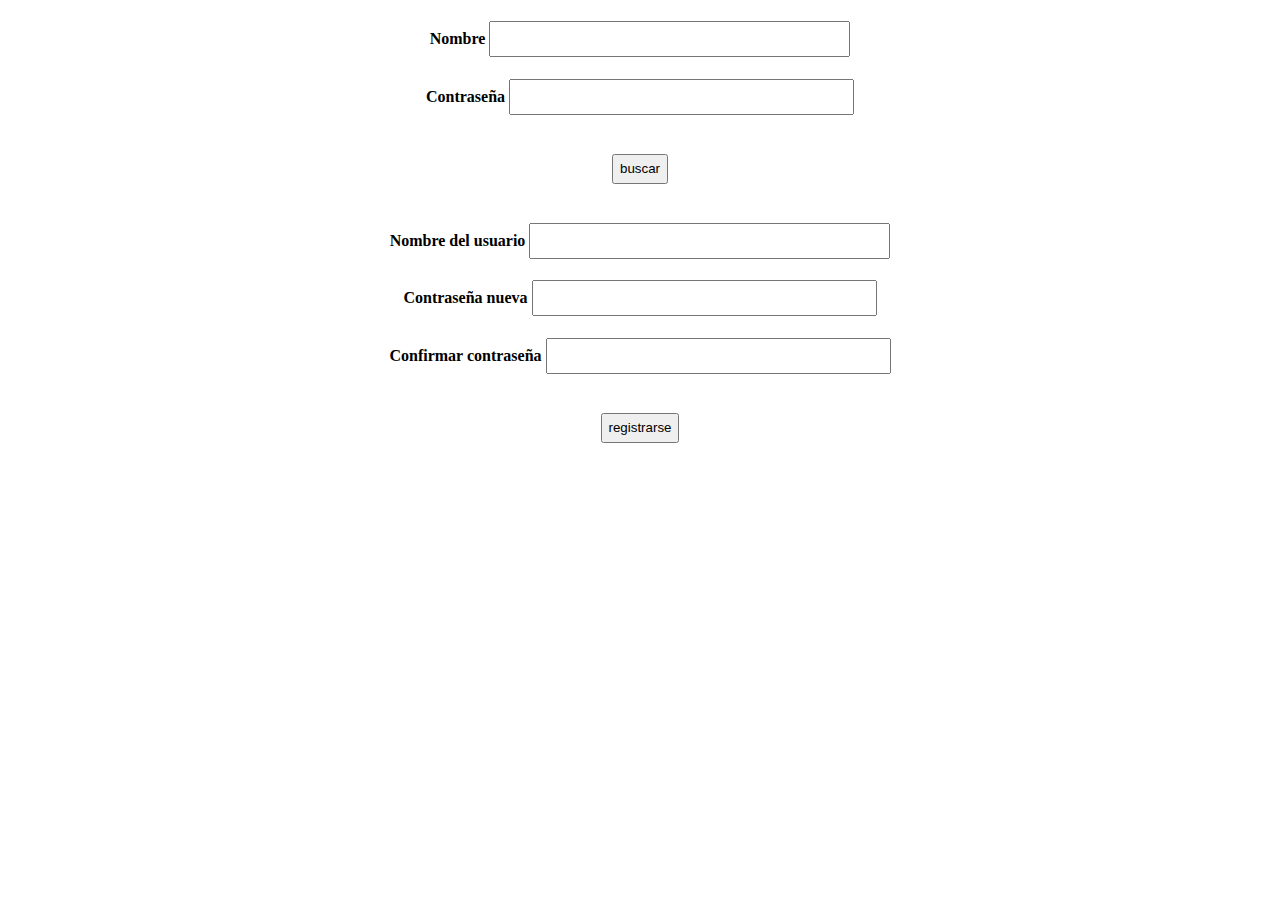
==== index.html @ f72302a0 "Base" ====
<!DOCTYPE html>
<html>
<head>
 	<!-- La cabecera del html-->
	<meta charset="utf-8"> 	
	<title>Banco </title>
	<!-- El css-->
	<link rel="stylesheet" type="text/css" href="index.css">
</head>
<body>
<center>
	<!-- El formulario para mandar la validacion de datos -->
	<form method=POST action="./buscar.pl">
			<h4> Nombre 
			<input type=text name=nombre size=42 maxlength=45 value="" style="height: 30px;" required></h4> 
			<h4> Contraseña 
			<input type=password name=contra size=40 maxlength=40 value="" style="height: 30px;" required></h4> 
			<br>
			<input type=submit value="buscar" style="height: 30px;"><br><br>
	</form>
	<!-- Aqui termina  validacion de datos-->
	<!-- El formulario para registrarse -->
	<form method=POST action="./crear.pl">
			<h4> Nombre del usuario
			<input type=text name=nombre size=42 maxlength=45 value="" style="height: 30px;" required></h4> 
			<h4> Contraseña nueva
			<input type=password name=contra size=40 maxlength=40 value="" style="height: 30px;" required></h4>
			<h4> Confirmar contraseña 
			<input type=password name=contra2 size=40 maxlength=40 value="" style="height: 30px;" required></h4> 			
			<br>
			<input type=submit value="registrarse" style="height: 30px;"><br><br>
	</form>
</center>	
</body>
</html>
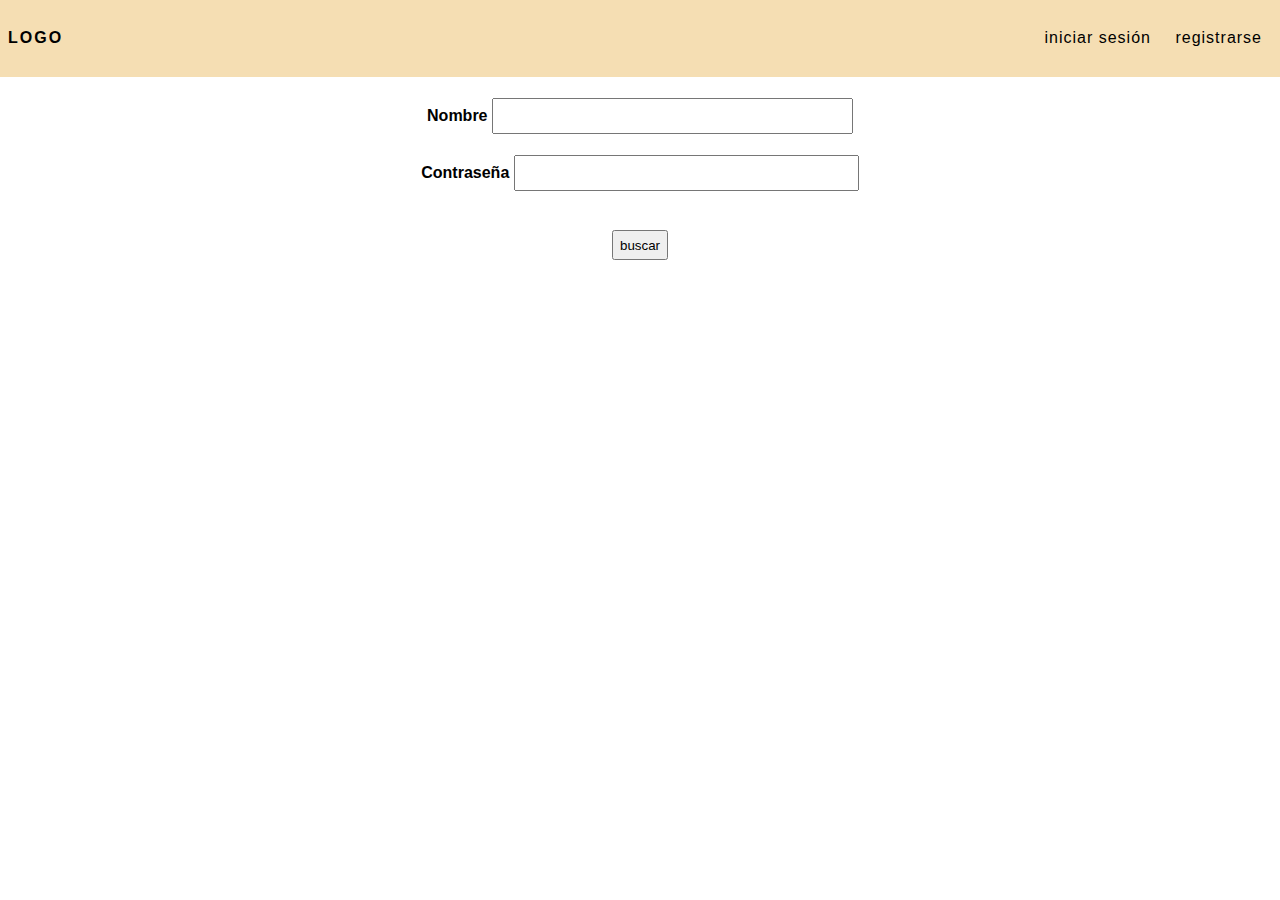
==== commit dee8c1a1: "estilizacion #1" ====
--- a/index.html
+++ b/index.html
@@ -1,35 +1,52 @@
 <!DOCTYPE html>
 <html>
-<head>
- 	<!-- La cabecera del html-->
-	<meta charset="utf-8"> 	
-	<title>Banco </title>
-	<!-- El css-->
-	<link rel="stylesheet" type="text/css" href="index.css">
-</head>
-<body>
-<center>
-	<!-- El formulario para mandar la validacion de datos -->
-	<form method=POST action="./buscar.pl">
-			<h4> Nombre 
-			<input type=text name=nombre size=42 maxlength=45 value="" style="height: 30px;" required></h4> 
-			<h4> Contraseña 
-			<input type=password name=contra size=40 maxlength=40 value="" style="height: 30px;" required></h4> 
-			<br>
-			<input type=submit value="buscar" style="height: 30px;"><br><br>
-	</form>
-	<!-- Aqui termina  validacion de datos-->
-	<!-- El formulario para registrarse -->
-	<form method=POST action="./crear.pl">
-			<h4> Nombre del usuario
-			<input type=text name=nombre size=42 maxlength=45 value="" style="height: 30px;" required></h4> 
-			<h4> Contraseña nueva
-			<input type=password name=contra size=40 maxlength=40 value="" style="height: 30px;" required></h4>
-			<h4> Confirmar contraseña 
-			<input type=password name=contra2 size=40 maxlength=40 value="" style="height: 30px;" required></h4> 			
-			<br>
-			<input type=submit value="registrarse" style="height: 30px;"><br><br>
-	</form>
-</center>	
-</body>
-</html>+  <head>
+    <!-- La cabecera del html-->
+    <meta charset="utf-8" />
+    <title>Banco</title>
+    <!-- El css-->
+    <link rel="stylesheet" type="text/css" href="index.css" />
+  </head>
+  <body>
+    <header class="barra_navegacion">
+		<div class="logo"><h4>LOGO</h4></div>
+      <nav>
+        <a href="index.html">iniciar sesión</a>
+        <a href="registrarse.html">registrarse</a>
+      </nav>
+	</header>
+    <center>
+      <!-- El formulario para mandar la validacion de datos -->
+      <form method="POST" action="./buscar.pl">
+        <h4>
+          Nombre
+          <input
+            type="text"
+            name="nombre"
+            size="42"
+            maxlength="45"
+            value=""
+            style="height: 30px"
+            required
+          />
+        </h4>
+        <h4>
+          Contraseña
+          <input
+            type="password"
+            name="contra"
+            size="40"
+            maxlength="40"
+            value=""
+            style="height: 30px"
+            required
+          />
+        </h4>
+        <br />
+        <input type="submit" value="buscar" style="height: 30px" /><br /><br />
+      </form>
+      <!-- Aqui termina  validacion de datos-->
+      </form>
+    </center>
+  </body>
+</html>
--- a/index.css
+++ b/index.css
@@ -0,0 +1,46 @@
+* {
+    scroll-behavior: smooth;
+}
+
+body {
+    font-family: 'Montserrat', sans-serif;
+    margin: 0px;
+    background: white;
+}
+
+.barra_navegacion {
+    display: flex;
+    align-items: center;
+    justify-content: space-between;  
+    background: wheat;
+    padding: 0.5em;
+}
+
+a {
+    text-decoration: none;
+    color: black;
+    padding: 0.2em;
+}
+
+
+nav a {
+    padding: 10px;
+    transition: all .35s;
+    letter-spacing: 1px;
+}
+
+nav a:hover {
+    color: rgba(0, 0, 0, 0.293);
+}
+ 
+.logo {
+    transition: all .35s;
+    letter-spacing: 2px;
+    cursor: pointer;
+}
+
+.logo:hover {
+    color: rgba(0, 0, 0, 0.293);
+}
+
+
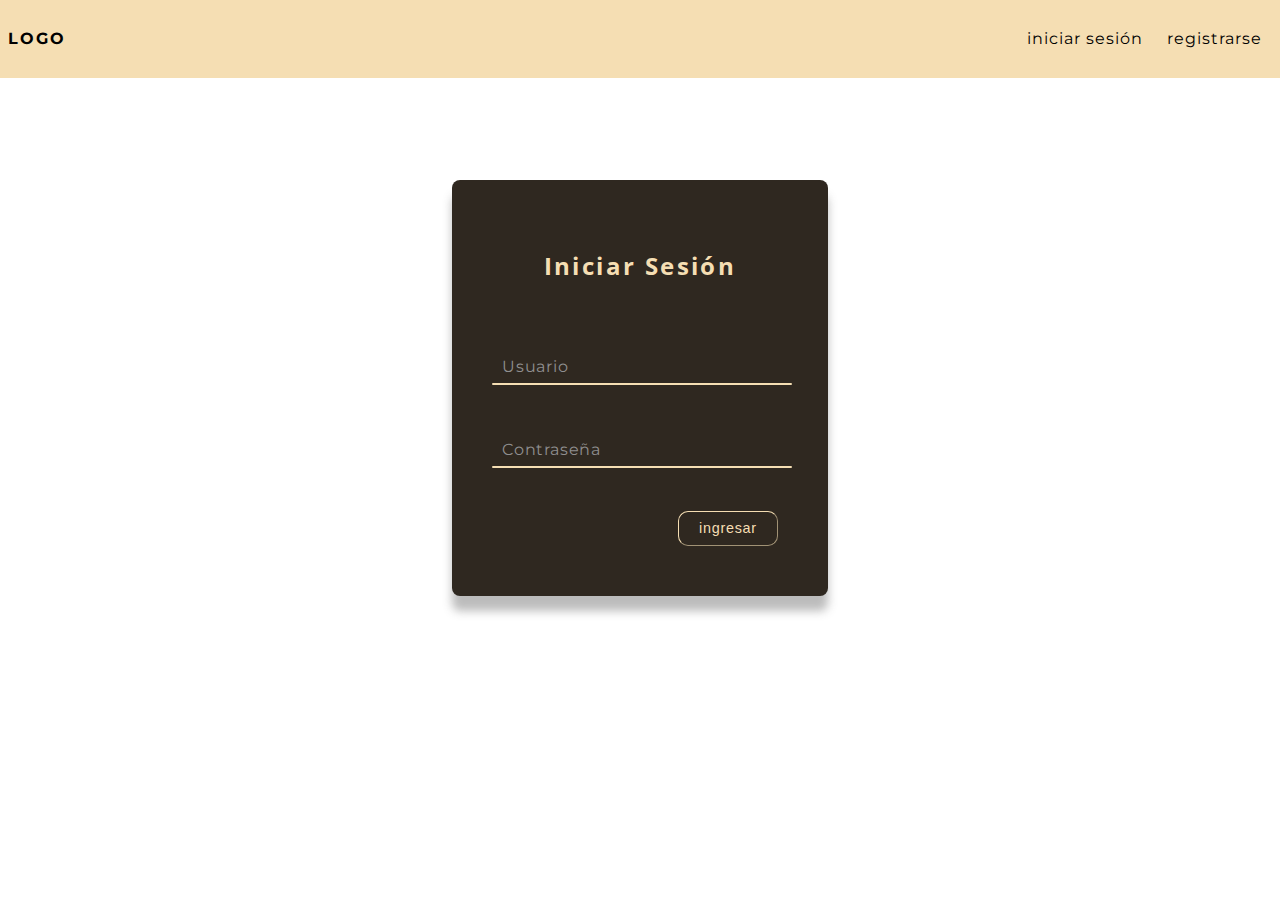
==== commit 07cdb16d: "estilizacion index.html" ====
--- a/index.html
+++ b/index.html
@@ -6,6 +6,7 @@
     <title>Banco</title>
     <!-- El css-->
     <link rel="stylesheet" type="text/css" href="index.css" />
+	<link rel="preconnect" href="https://fonts.googleapis.com"><link rel="preconnect" href="https://fonts.gstatic.com" crossorigin><link href="https://fonts.googleapis.com/css2?family=Montserrat:wght@300&family=Open+Sans:wght@300&display=swap" rel="stylesheet">
   </head>
   <body>
     <header class="barra_navegacion">
@@ -16,37 +17,26 @@
       </nav>
 	</header>
     <center>
-      <!-- El formulario para mandar la validacion de datos -->
-      <form method="POST" action="./buscar.pl">
-        <h4>
-          Nombre
-          <input
-            type="text"
-            name="nombre"
-            size="42"
-            maxlength="45"
-            value=""
-            style="height: 30px"
-            required
-          />
-        </h4>
-        <h4>
-          Contraseña
-          <input
-            type="password"
-            name="contra"
-            size="40"
-            maxlength="40"
-            value=""
-            style="height: 30px"
-            required
-          />
-        </h4>
-        <br />
-        <input type="submit" value="buscar" style="height: 30px" /><br /><br />
-      </form>
-      <!-- Aqui termina  validacion de datos-->
-      </form>
+      <div class="caja">
+		<!-- El formulario para mandar la validacion de datos -->
+		<div class="contenedor">
+			<h2>Iniciar Sesión</h2>
+			<form method="POST" action="./buscar.pl">
+				<div class="input_box">
+					<input type="text" autocomplete="off" name="nombre"required/>
+					<span>Usuario</span>
+					<i></i>
+				</div>
+				<div class="input_box">
+					<input type="password" name="contra" required/>
+					<span>Contraseña</span>
+					<i></i>
+				</div>
+				<input type="submit" value="ingresar"/>  
+			  <!-- Aqui termina  validacion de datos-->
+			</form>	
+		</div>
+	  </div>
     </center>
   </body>
 </html>
--- a/index.css
+++ b/index.css
@@ -44,3 +44,97 @@
 }
 
 
+.contenedor {
+    background: rgb(47, 40, 32);
+    position: absolute;
+    inset: 2px;
+    border-radius: 8px;
+    padding: 50px 40px;
+    display: flex;
+    flex-direction: column;
+    box-shadow: 0px 15px 10px rgba(70, 70, 70, 0.359);
+}
+
+.caja {
+    position: relative;
+    width: 380px;
+    height: 420px;
+    background: rgba(255, 255, 255, 0.292);
+    top: 100px;
+
+}
+
+.contenedor h2 {
+    color: wheat;
+    text-align: center;
+    letter-spacing: 0.1em;
+    font-family: 'Open Sans', sans-serif;
+}
+
+.input_box {
+    position: relative;
+    width: 300px;
+    margin-top: 35px;
+}
+.input_box input {
+    position: relative;
+    width: 100%;
+    padding: 20px 10px 10px;
+    background: transparent;
+    border: none;
+    outline: none;
+    font-size: 1em;
+    letter-spacing: 0.05em;
+
+}
+.input_box span {
+    position: absolute;
+    left: 0;
+    top: 0;
+    padding: 20px 10px 10px;
+    font-size: 1em;
+    color: #8f8f8f;
+    pointer-events: none;
+    letter-spacing: 0.05em;
+    transition: 0.5s;
+}
+
+.input_box input:valid ~ span, 
+.input_box input:focus ~ span {
+    color: wheat;
+    transform: translatey(-40px);
+}
+
+input[type="submit"] {
+    position: absolute;
+    right: 50px;;
+    bottom: 50px;
+    background: transparent;
+    border-radius: 10px;
+    width: 100px;
+    height: 35px;
+    color: wheat;
+    border-width: 1px;
+    border-color: wheat;
+    cursor: pointer;
+    transition: 0.5s ease;
+    font-size: 0.9em;
+    letter-spacing: 0.05em;
+}
+
+input[type="submit"]:hover {
+    transform: translateY(-5px);
+    
+}
+
+.input_box i {
+    position: absolute;
+    left:0;
+    bottom: 0;
+    width: 100%;
+    height: 2px;
+    background: wheat;
+    border-radius: 4px;
+    transition: 0.5s;
+    pointer-events: none;
+}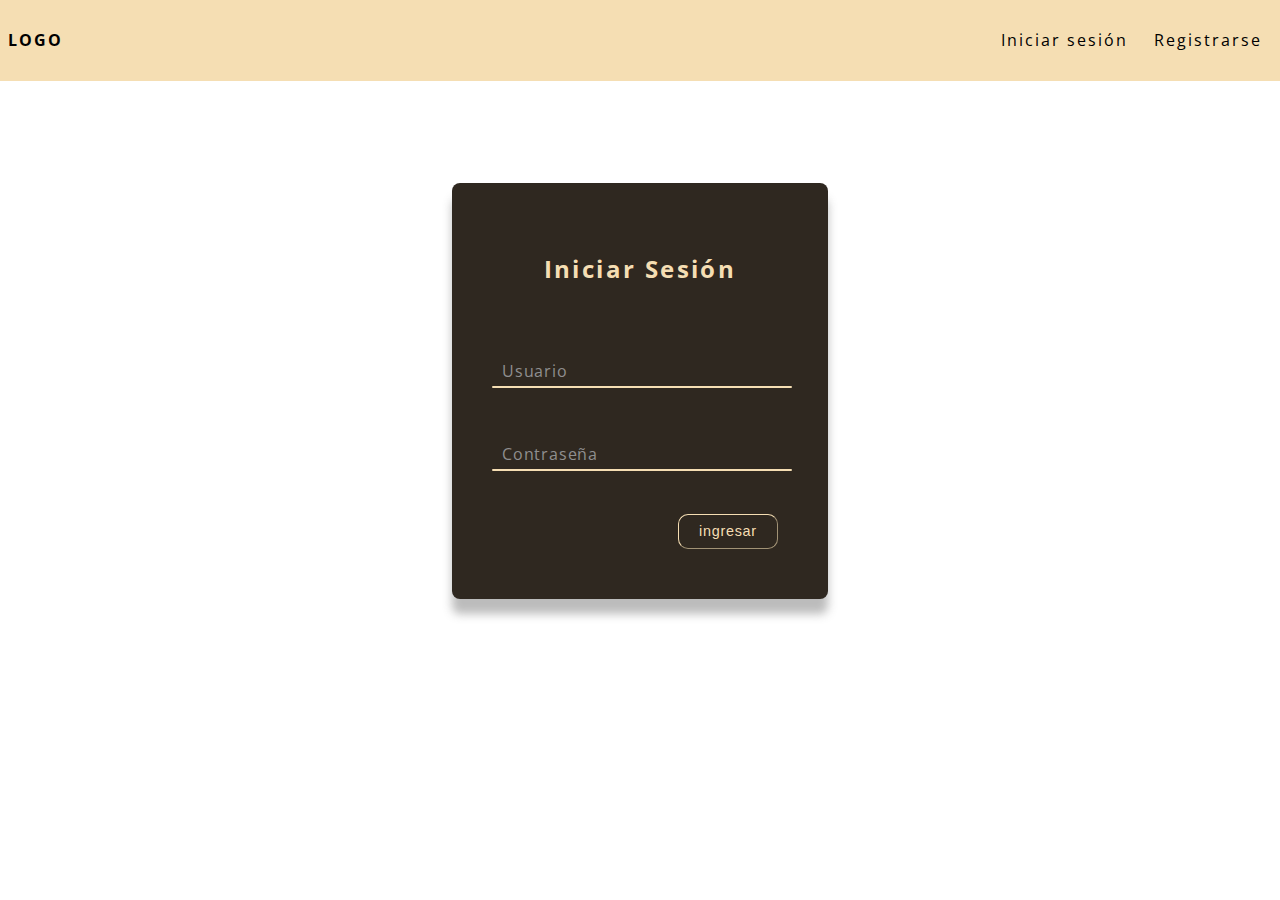
==== commit afa96a79: "actualizacion diseño de registro Dan-Ar5" ====
--- a/index.html
+++ b/index.html
@@ -11,10 +11,10 @@
   <body>
     <header class="barra_navegacion">
 		<div class="logo"><h4>LOGO</h4></div>
-      <nav>
-        <a href="index.html">iniciar sesión</a>
-        <a href="registrarse.html">registrarse</a>
-      </nav>
+		<nav >
+			<a class="logo" href="index.html"> Iniciar sesión </a>
+			<a class="logo" href="registrarse.html"> Registrarse </a>
+		  </nav>
 	</header>
     <center>
       <div class="caja">
--- a/index.css
+++ b/index.css
@@ -3,7 +3,7 @@
 }
 
 body {
-    font-family: 'Montserrat', sans-serif;
+    font-family: 'Open Sans', sans-serif;
     margin: 0px;
     background: white;
 }
@@ -53,6 +53,7 @@
     display: flex;
     flex-direction: column;
     box-shadow: 0px 15px 10px rgba(70, 70, 70, 0.359);
+    transition: 0.5 ease; 
 }
 
 .caja {
@@ -61,14 +62,13 @@
     height: 420px;
     background: rgba(255, 255, 255, 0.292);
     top: 100px;
-
+    transition: 0.5 ease; 
 }
 
 .contenedor h2 {
     color: wheat;
     text-align: center;
     letter-spacing: 0.1em;
-    font-family: 'Open Sans', sans-serif;
 }
 
 .input_box {
@@ -85,7 +85,7 @@
     outline: none;
     font-size: 1em;
     letter-spacing: 0.05em;
-
+    color: #8f8f8f;
 }
 .input_box span {
     position: absolute;
@@ -102,7 +102,7 @@
 .input_box input:valid ~ span, 
 .input_box input:focus ~ span {
     color: wheat;
-    transform: translatey(-40px);
+    transform: translatey(-30px);
 }
 
 input[type="submit"] {
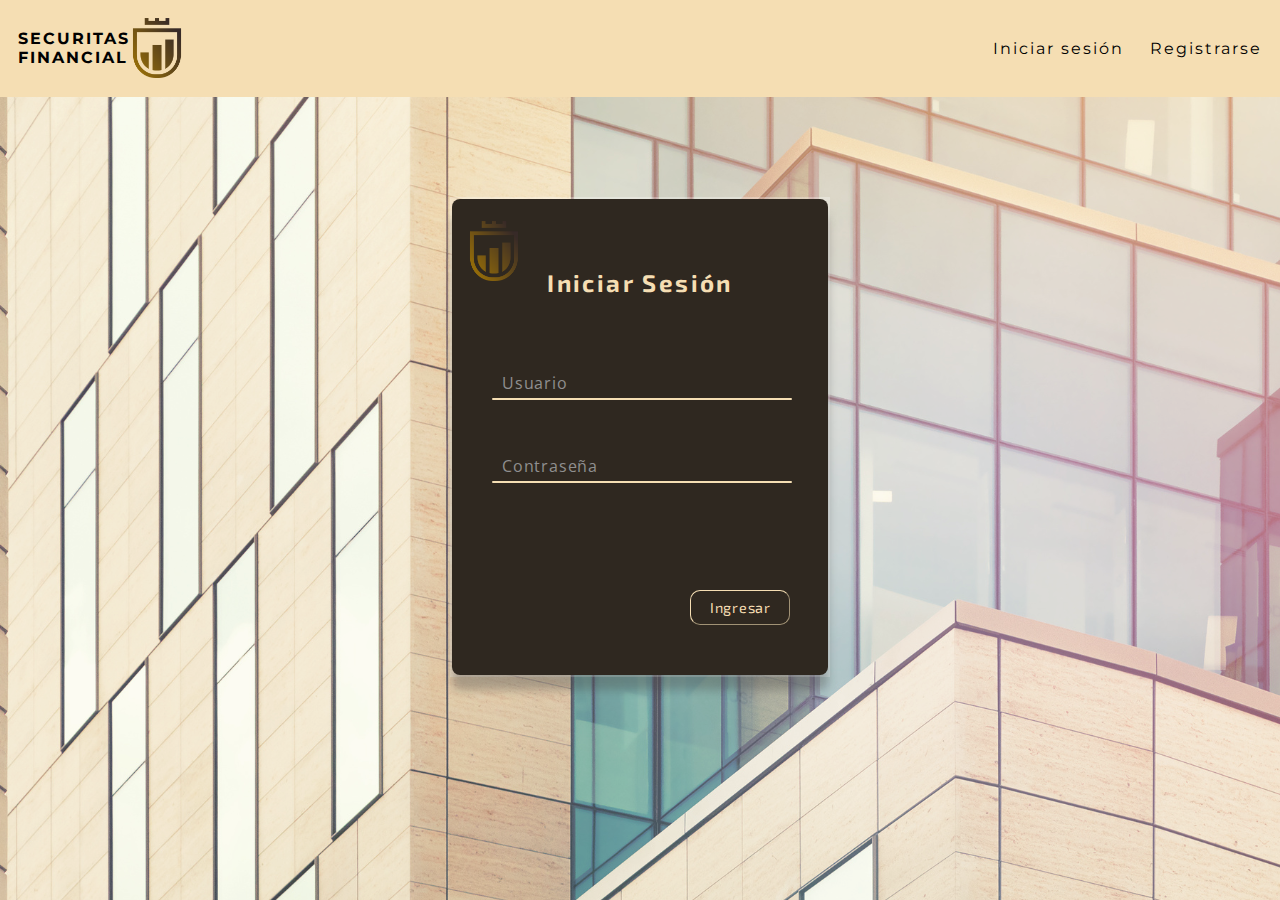
==== commit 73f6febc: "Creacion de style.css - diseño responsive" ====
--- a/index.html
+++ b/index.html
@@ -5,21 +5,24 @@
     <meta charset="utf-8" />
     <title>Banco</title>
     <!-- El css-->
-    <link rel="stylesheet" type="text/css" href="index.css" />
+    <link rel="stylesheet" type="text/css" href="style.css" />
 	<link rel="preconnect" href="https://fonts.googleapis.com"><link rel="preconnect" href="https://fonts.gstatic.com" crossorigin><link href="https://fonts.googleapis.com/css2?family=Montserrat:wght@300&family=Open+Sans:wght@300&display=swap" rel="stylesheet">
+	<link href="https://fonts.googleapis.com/css2?family=Exo+2:wght@100&display=swap" rel="stylesheet">
   </head>
   <body>
     <header class="barra_navegacion">
-		<div class="logo"><h4>LOGO</h4></div>
+		<div class="logo"><h4>SECURITAS <br>FINANCIAL</h4></div>
+		<img src="./imagenes/logo.png" alt="logo">
 		<nav >
 			<a class="logo" href="index.html"> Iniciar sesión </a>
 			<a class="logo" href="registrarse.html"> Registrarse </a>
 		  </nav>
 	</header>
     <center>
-      <div class="caja">
+      <div class="caja" id="inicio_sesion">
 		<!-- El formulario para mandar la validacion de datos -->
 		<div class="contenedor">
+			<img id="logo" src="./imagenes/logo.png" alt="logo">
 			<h2>Iniciar Sesión</h2>
 			<form method="POST" action="./buscar.pl">
 				<div class="input_box">
@@ -32,7 +35,7 @@
 					<span>Contraseña</span>
 					<i></i>
 				</div>
-				<input type="submit" value="ingresar"/>  
+				<input type="submit" value="Ingresar" id="ingresar"/>  
 			  <!-- Aqui termina  validacion de datos-->
 			</form>	
 		</div>
--- a/style.css
+++ b/style.css
@@ -0,0 +1,187 @@
+* {
+    scroll-behavior: smooth;
+}
+
+body {
+    font-family: 'Open Sans', sans-serif;
+    margin: 0px;
+    background-image: url(./imagenes/fondo.png);
+}
+
+.barra_navegacion {
+    display: flex;
+    align-items: center;
+    justify-content: space-between;  
+    background: wheat;
+    padding: 0.5em;
+}
+
+.barra_navegacion img {
+    height: 4em;
+    position: absolute;
+    left: 125px;
+}
+
+a {
+    text-decoration: none;
+    color: black;
+    padding: 0.2em;
+}
+
+
+nav a {
+    padding: 10px;
+    transition: all .35s;
+    letter-spacing: 1px;
+}
+
+nav a:hover {
+    color: rgba(0, 0, 0, 0.293);
+}
+ 
+.logo  {
+    transition: all .35s;
+    letter-spacing: 2px;
+    cursor: pointer;
+    position: relative;
+    padding-left: 10px ;
+    font-family: 'Montserrat',sans-serif;
+}
+
+.logo:hover {
+    color: rgba(0, 0, 0, 0.293);
+}
+
+
+.contenedor {
+    background: rgb(47, 40, 32);
+    position: absolute;
+    inset: 2px;
+    border-radius: 8px;
+    padding: 50px 40px;
+    display: flex;
+    flex-direction: column;
+    box-shadow: 0px 15px 10px rgba(70, 70, 70, 0.359);
+    transition: 0.5 ease; 
+}
+
+.caja {
+    position: relative;
+    width: 380px;
+    height: 480px;
+    background: rgba(255, 255, 255, 0.292);
+    top: 100px;
+    transition: 0.5 ease; 
+}
+
+.contenedor h2 {
+    color: wheat;
+    text-align: center;
+    letter-spacing: 0.1em;
+    font-family: 'Exo 2', sans-serif;
+}
+
+#logo {
+    position: absolute;
+    width: 4em;
+    left: 10px;
+    top: 20px;
+}
+
+.input_box {
+    position: relative;
+    width: 300px;
+    margin-top: 35px;
+}
+.input_box input {
+    position: relative;
+    width: 100%;
+    padding: 20px 10px 10px;
+    background: transparent;
+    border: none;
+    outline: none;
+    font-size: 1em;
+    letter-spacing: 0.05em;
+    color: #8f8f8f;
+}
+
+.input_box span {
+    position: absolute;
+    left: 0;
+    top: 0;
+    padding: 20px 10px 10px;
+    font-size: 1em;
+    color: #8f8f8f;
+    pointer-events: none;
+    letter-spacing: 0.05em;
+    transition: 0.5s;
+}
+
+.input_box input:valid ~ span, 
+.input_box input:focus ~ span {
+    color: wheat;
+    transform: translatey(-30px);
+}
+/*botones submit*/
+ #ingresar{
+    position: absolute;
+    right: 10%;
+    bottom: 50px;
+    background: transparent;
+    border-radius: 10px;
+    width: 100px;
+    height: 35px;
+    color: wheat;
+    border-width: 1px;
+    border-color: wheat;
+    cursor: pointer;
+    transition: 0.5s ease;
+    font-size: 0.9em;
+    letter-spacing: 0.05em;
+    font-family: 'Exo 2', sans-serif;
+
+}
+
+#registrarse{
+    position: absolute;
+    right: 10%;
+    bottom: 50px;
+    background: transparent;
+    border-radius: 10px;
+    width: 100px;
+    height: 35px;
+    color: wheat;
+    border-width: 1px;
+    border-color: wheat;
+    cursor: pointer;
+    transition: 0.5s ease;
+    font-size: 0.9em;
+    letter-spacing: 0.05em;
+    font-family: 'Exo 2', sans-serif;
+
+}
+
+input[type="submit"]:hover {
+    transform: translateY(-5px);
+    
+}
+/*--------------------------------*/
+.input_box i {
+    position: absolute;
+    left:0;
+    bottom: 0;
+    width: 100%;
+    height: 2px;
+    background: wheat;
+    border-radius: 4px;
+    transition: 0.5s;
+    pointer-events: none;
+}
+
+/*Responsive*/
+
+@media (max-width: 700px) {
+    header{
+        flex-direction: column;
+    }
+}
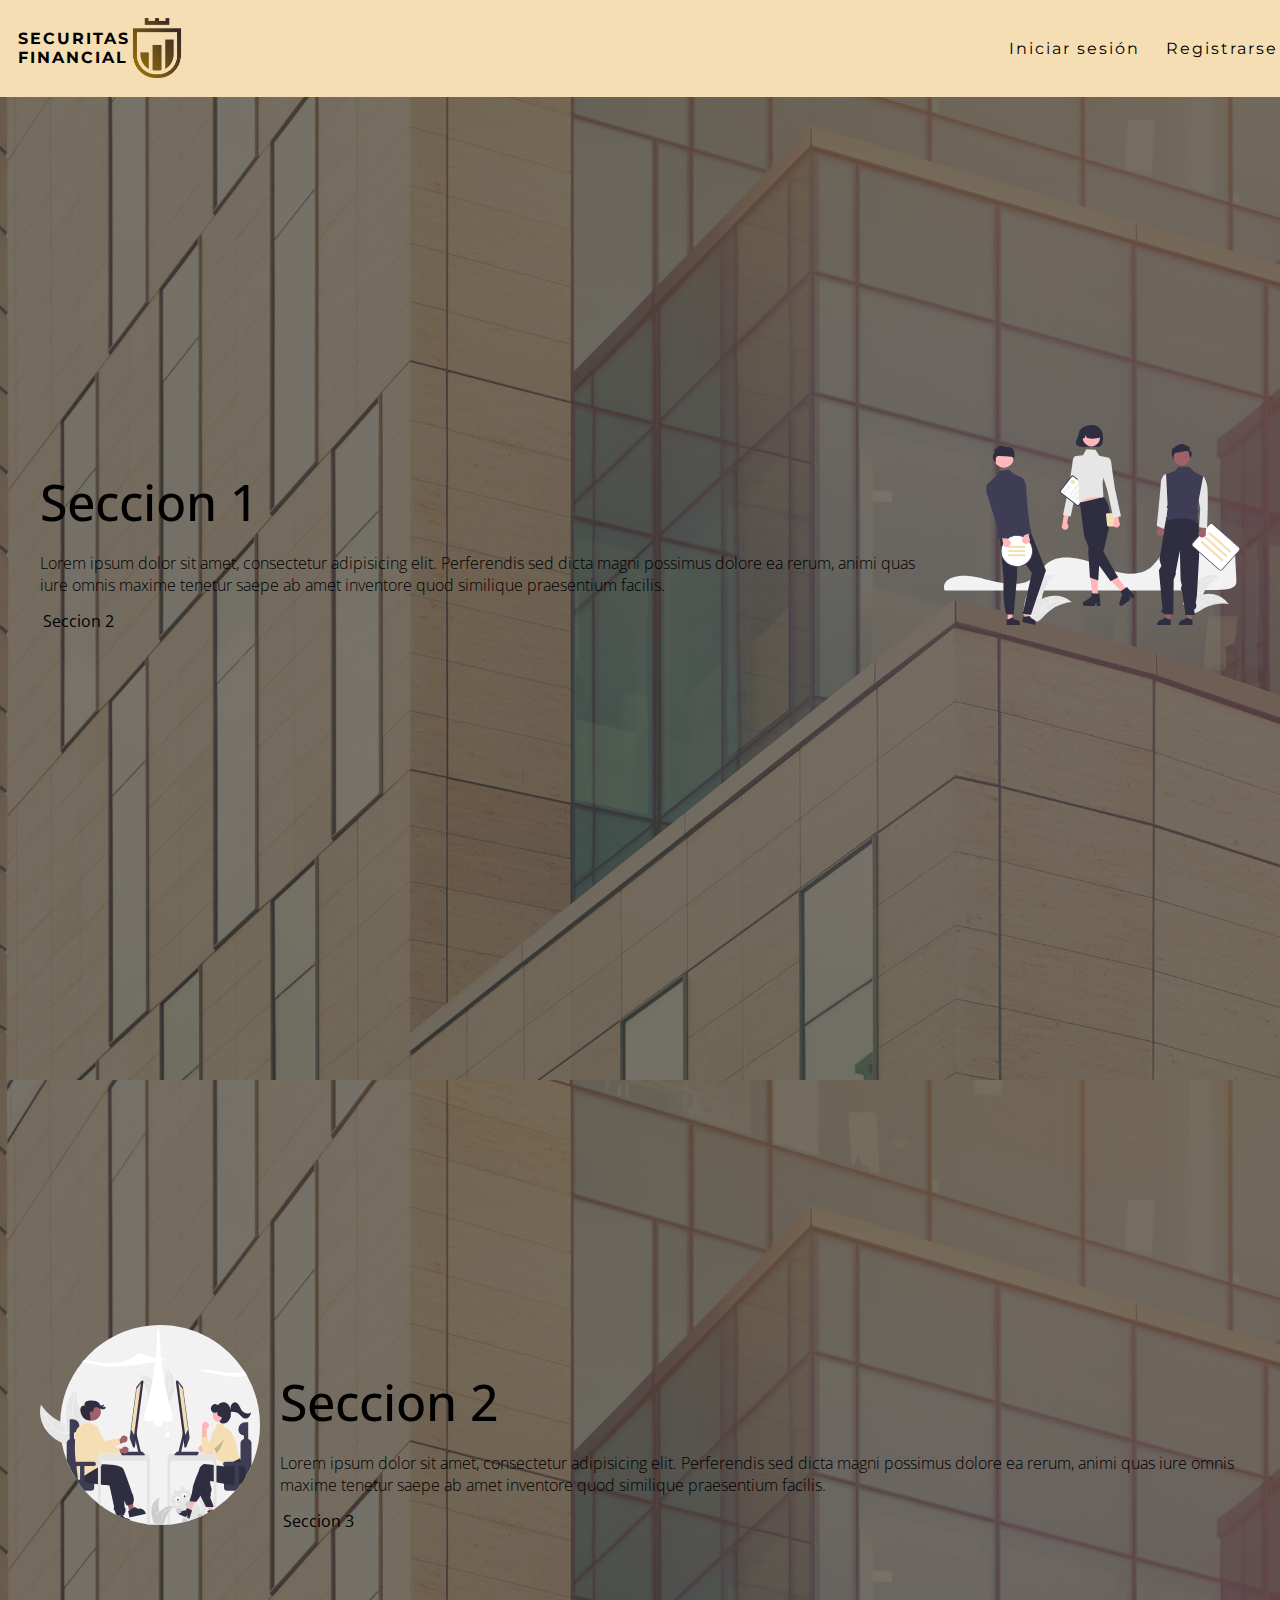
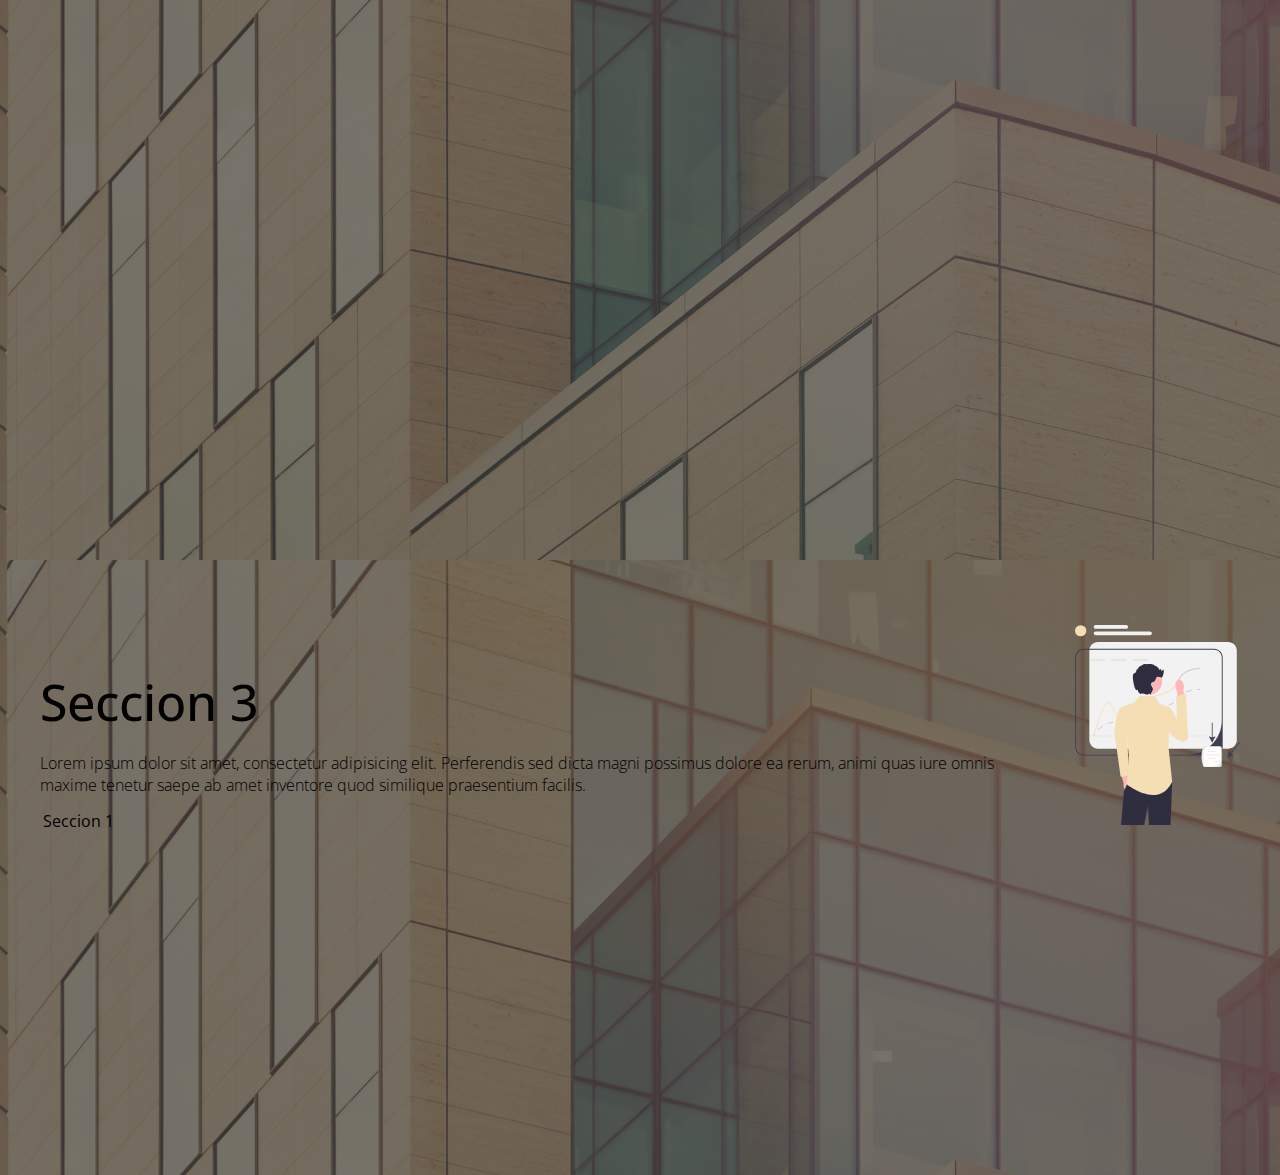
==== commit a6f17471: "creacion de index.html y iniciar_sesion.html-barra de navegacion fija" ====
--- a/index.html
+++ b/index.html
@@ -1,45 +1,49 @@
 <!DOCTYPE html>
-<html>
-  <head>
-    <!-- La cabecera del html-->
-    <meta charset="utf-8" />
+<html lang="en">
+<head>
+    <meta charset="utf-8">
+    <meta http-equiv="X-UA-Compatible" content="IE=edge">
     <title>Banco</title>
     <!-- El css-->
     <link rel="stylesheet" type="text/css" href="style.css" />
-	<link rel="preconnect" href="https://fonts.googleapis.com"><link rel="preconnect" href="https://fonts.gstatic.com" crossorigin><link href="https://fonts.googleapis.com/css2?family=Montserrat:wght@300&family=Open+Sans:wght@300&display=swap" rel="stylesheet">
+	<link rel="preconnect" href="https://fonts.googleapis.com">
+    <link rel="preconnect" href="https://fonts.gstatic.com" crossorigin>
+    <link href="https://fonts.googleapis.com/css2?family=Montserrat:wght@300&family=Open+Sans:wght@300&display=swap" rel="stylesheet">
 	<link href="https://fonts.googleapis.com/css2?family=Exo+2:wght@100&display=swap" rel="stylesheet">
-  </head>
-  <body>
+</head>
+<body >
     <header class="barra_navegacion">
-		<div class="logo"><h4>SECURITAS <br>FINANCIAL</h4></div>
+		<div class="logo"><a href="./index.html"><h4>SECURITAS <br>FINANCIAL</h4></a></div>
 		<img src="./imagenes/logo.png" alt="logo">
 		<nav >
-			<a class="logo" href="index.html"> Iniciar sesión </a>
+			<a class="logo" href="iniciar_sesion.html"> Iniciar sesión </a>
 			<a class="logo" href="registrarse.html"> Registrarse </a>
 		  </nav>
 	</header>
-    <center>
-      <div class="caja" id="inicio_sesion">
-		<!-- El formulario para mandar la validacion de datos -->
-		<div class="contenedor">
-			<img id="logo" src="./imagenes/logo.png" alt="logo">
-			<h2>Iniciar Sesión</h2>
-			<form method="POST" action="./buscar.pl">
-				<div class="input_box">
-					<input type="text" autocomplete="off" name="nombre"required/>
-					<span>Usuario</span>
-					<i></i>
-				</div>
-				<div class="input_box">
-					<input type="password" name="contra" required/>
-					<span>Contraseña</span>
-					<i></i>
-				</div>
-				<input type="submit" value="Ingresar" id="ingresar"/>  
-			  <!-- Aqui termina  validacion de datos-->
-			</form>	
-		</div>
-	  </div>
-    </center>
-  </body>
-</html>
+    <div class="separacion"></div>
+    <section id="sec1">
+        <div class="texto">
+            <h3>Seccion 1</h3>
+            <p>Lorem ipsum dolor sit amet, consectetur adipisicing elit. Perferendis sed dicta magni possimus dolore ea rerum, animi quas iure omnis maxime tenetur saepe ab amet inventore quod similique praesentium facilis.</p>
+            <a href="#sec2">Seccion 2</a>
+        </div>
+        <img class="img_index" src="./imagenes/img1.svg" alt="">
+    </section>
+    <section id="sec2">
+        <img class="img_index" src="./imagenes/img2.svg" alt="">
+        <div class="texto">
+            <h3>Seccion 2</h3>
+            <p>Lorem ipsum dolor sit amet, consectetur adipisicing elit. Perferendis sed dicta magni possimus dolore ea rerum, animi quas iure omnis maxime tenetur saepe ab amet inventore quod similique praesentium facilis.</p>
+            <a href="#sec3">Seccion 3</a>
+        </div>
+    </section>
+    <section id="sec3">
+        <div class="texto">
+            <h3>Seccion 3</h3>
+            <p>Lorem ipsum dolor sit amet, consectetur adipisicing elit. Perferendis sed dicta magni possimus dolore ea rerum, animi quas iure omnis maxime tenetur saepe ab amet inventore quod similique praesentium facilis.</p>
+            <a href="#sec1">Seccion 1</a>
+        </div>
+        <img class="img_index" src="./imagenes/img3.svg" alt="">
+    </section>
+</body>
+</html>--- a/style.css
+++ b/style.css
@@ -5,10 +5,16 @@
 body {
     font-family: 'Open Sans', sans-serif;
     margin: 0px;
+    box-sizing: border-box;
     background-image: url(./imagenes/fondo.png);
 }
 
+.separacion {
+    height: 75px;
+}
 .barra_navegacion {
+    position: fixed;
+    width: 100%;
     display: flex;
     align-items: center;
     justify-content: space-between;  
@@ -28,6 +34,12 @@
     padding: 0.2em;
 }
 
+.logo a {
+    text-decoration: none;
+    color: black;
+    padding: 0;
+}
+
 
 nav a {
     padding: 10px;
@@ -54,7 +66,7 @@
 
 
 .contenedor {
-    background: rgb(47, 40, 32);
+    background: #2f2820;
     position: absolute;
     inset: 2px;
     border-radius: 8px;
@@ -105,6 +117,19 @@
     color: #8f8f8f;
 }
 
+select {
+    position: relative;
+    right: 4px;
+    width: 100%;
+    padding: 20px 10px 10px;
+    background: transparent;
+    border: none;
+    outline: none;
+    font-size: 1em;
+    color: #8f8f8f;
+    font-family: 'Montserrat', sans-serif;
+}
+
 .input_box span {
     position: absolute;
     left: 0;
@@ -131,7 +156,7 @@
     border-radius: 10px;
     width: 100px;
     height: 35px;
-    color: wheat;
+    color: #f5deb3;
     border-width: 1px;
     border-color: wheat;
     cursor: pointer;
@@ -158,12 +183,68 @@
     font-size: 0.9em;
     letter-spacing: 0.05em;
     font-family: 'Exo 2', sans-serif;
-
+}
+
+#transferir {
+    position: absolute;
+    right: 65%;
+    bottom: 50px;
+    background: transparent;
+    border-radius: 10px;
+    width: 100px;
+    height: 35px;
+    color: wheat;
+    border-width: 1px;
+    border-color: wheat;
+    cursor: pointer;
+    transition: 0.5s ease;
+    font-size: 0.9em;
+    letter-spacing: 0.05em;
+    font-family: 'Exo 2', sans-serif;
+}
+
+#transferir {
+    position: absolute;
+    right: 67%;
+    top: 33px;
+    background: transparent;
+    border-radius: 10px;
+    width: 100px;
+    height: 35px;
+    color: wheat;
+    border-width: 1px;
+    border-color: wheat;
+    cursor: pointer;
+    transition: 0.5s ease;
+    font-size: 0.9em;
+    letter-spacing: 0.05em;
+    font-family: 'Exo 2', sans-serif;
+}
+
+#operaciones {
+    position: absolute;
+    top: 322px;
+    left: 13px;
+    background: transparent;
+    border-radius: 10px;
+    width: 100px;
+    height: 35px;
+    color: wheat;
+    border-width: 1px;
+    border-color: wheat;
+    cursor: pointer;
+    transition: 0.5s ease;
+    font-size: 1em;
+    letter-spacing: 0.05em;
+    font-family: 'Exo 2', sans-serif;
+}
+
+button:hover {
+    transform: translateY(-5px);
 }
 
 input[type="submit"]:hover {
     transform: translateY(-5px);
-    
 }
 /*--------------------------------*/
 .input_box i {
@@ -178,6 +259,35 @@
     pointer-events: none;
 }
 
+/*Estilos extra index*/
+
+section h3 {
+    font-size: 50px;
+    font-weight: 500;
+    margin-bottom: 5px ;
+}
+
+section p {
+    font-weight: 300;
+    margin-bottom: 15px;
+}
+
+section {
+    height: 100vh;
+    display: flex;
+    justify-content: space-evenly;
+    align-items: center;
+    padding: 0 40px;
+    background: #2f2820a6;
+    gap: 20px;
+}
+
+.img_index {
+    height: 200px;
+}
+
+/*-----------------------------------/
+
 /*Responsive*/
 
 @media (max-width: 700px) {
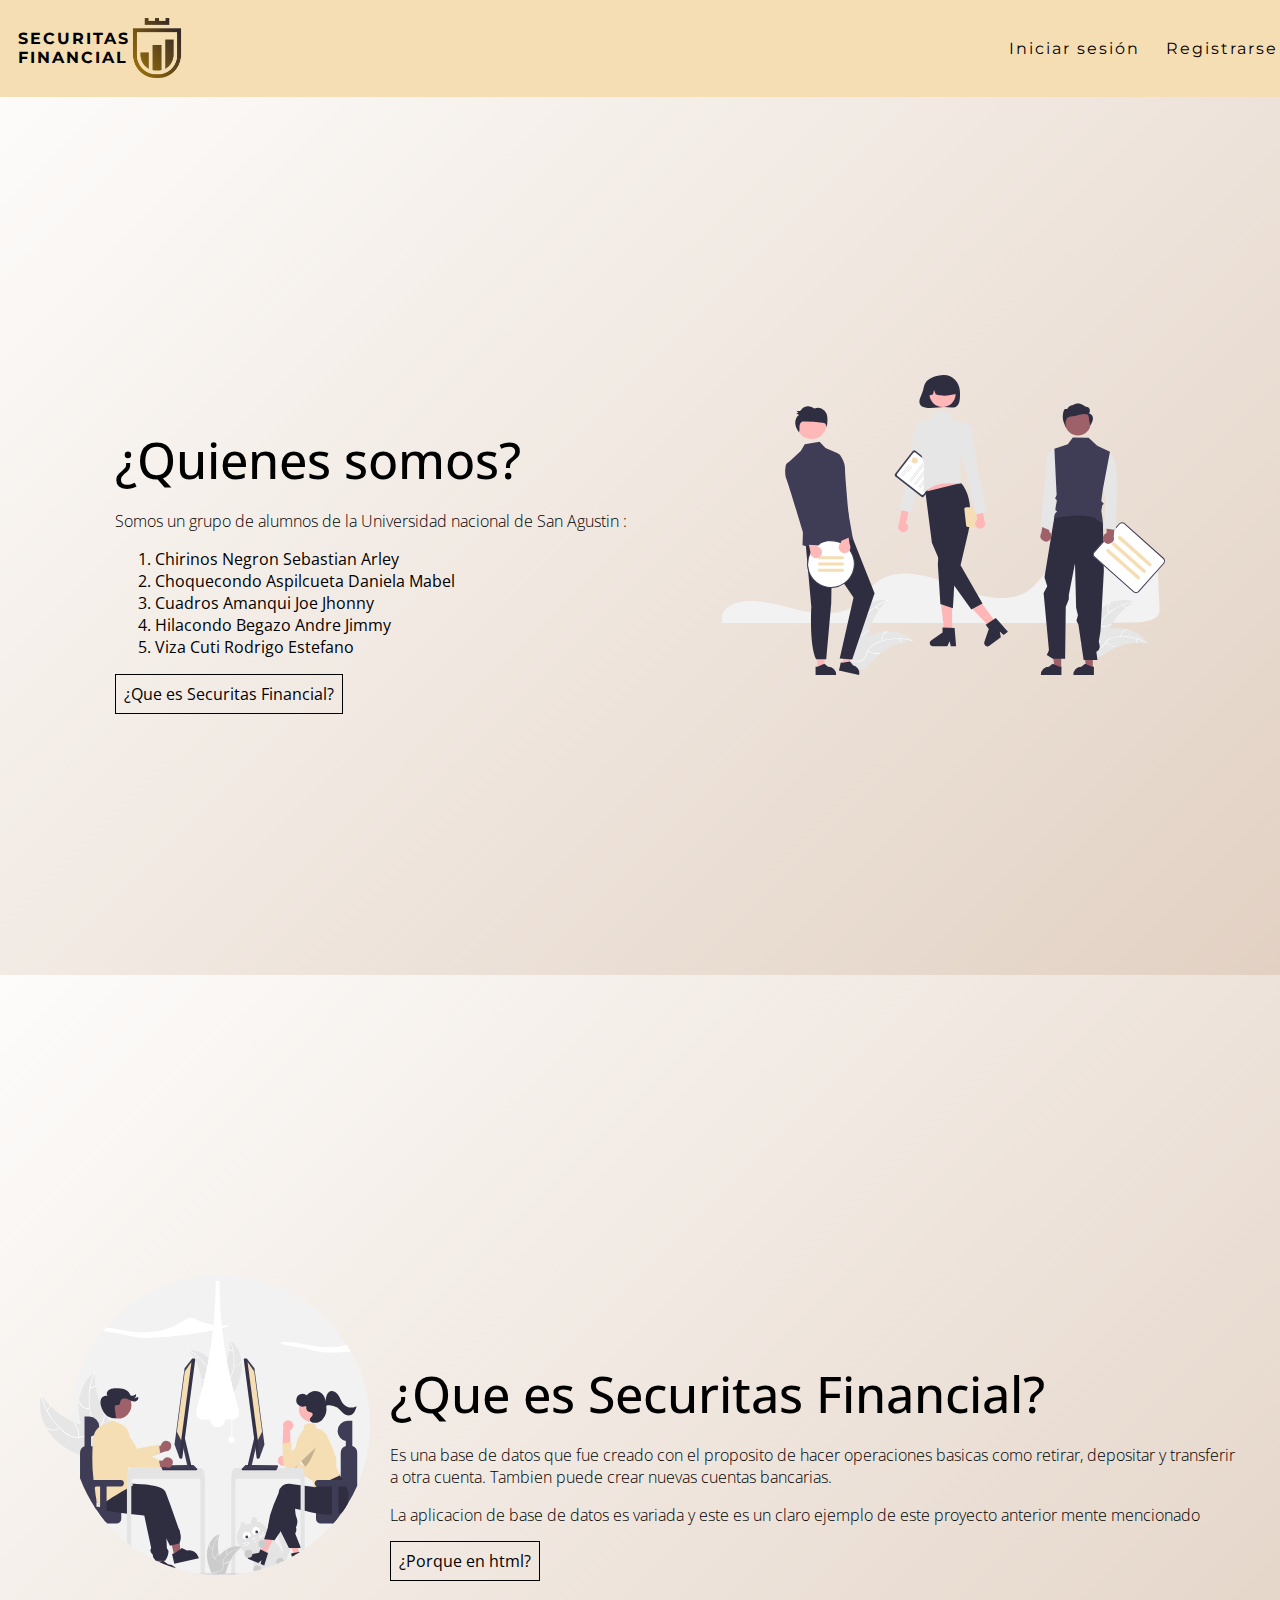
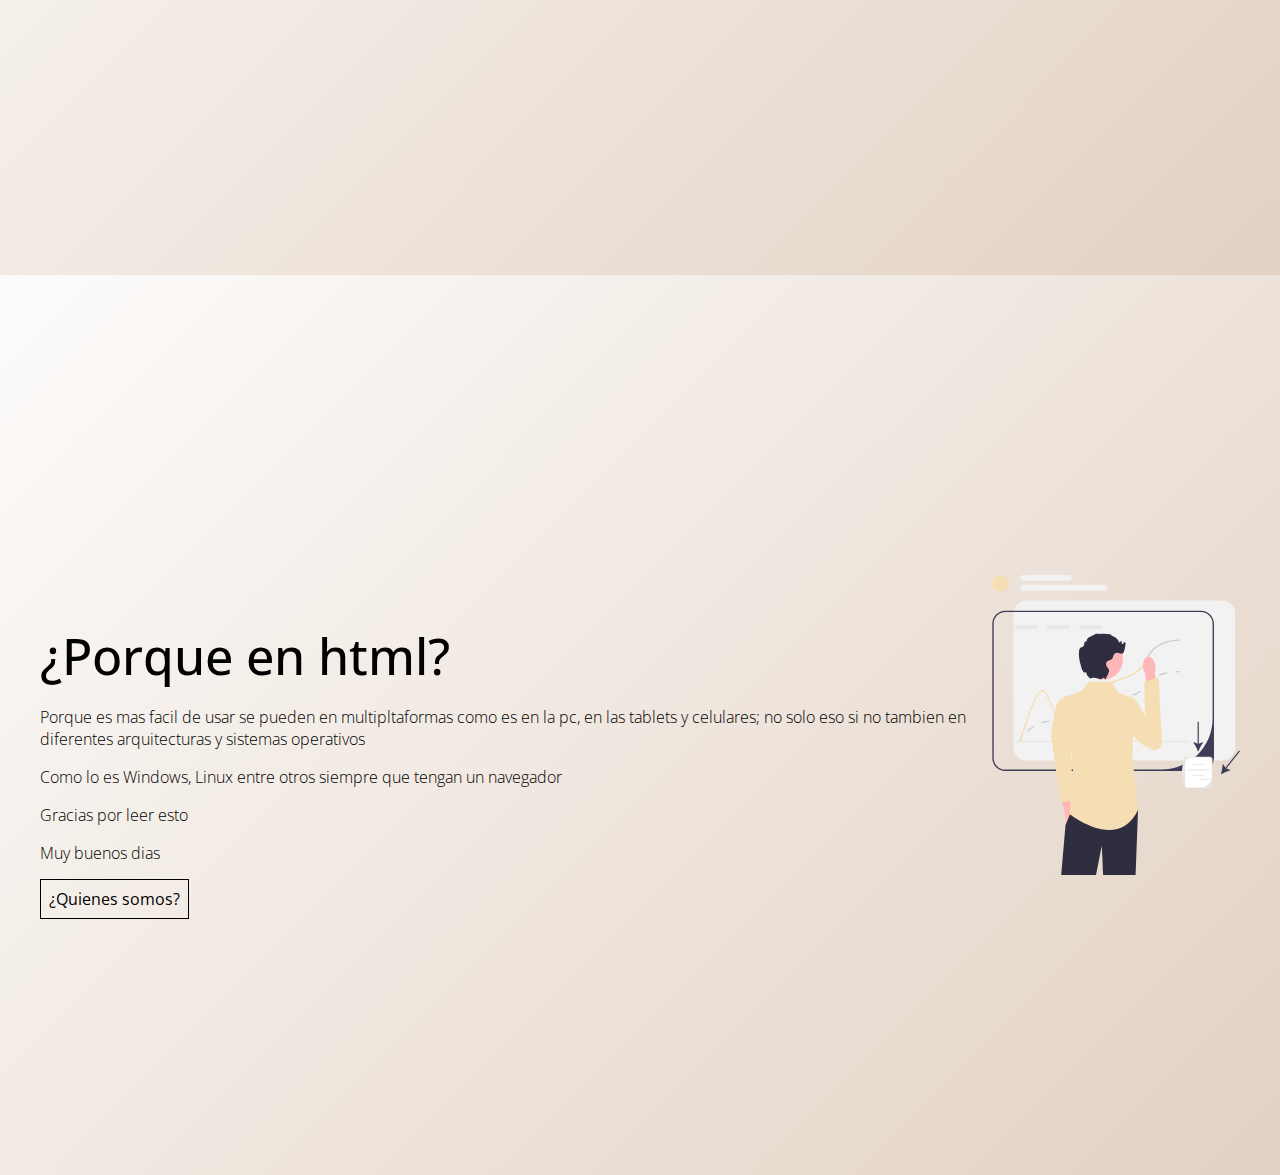
==== commit 40fe5511: "Cambios informacion index.html y solucion de errores -Joe" ====
--- a/index.html
+++ b/index.html
@@ -23,25 +23,49 @@
     <div class="separacion"></div>
     <section id="sec1">
         <div class="texto">
-            <h3>Seccion 1</h3>
-            <p>Lorem ipsum dolor sit amet, consectetur adipisicing elit. Perferendis sed dicta magni possimus dolore ea rerum, animi quas iure omnis maxime tenetur saepe ab amet inventore quod similique praesentium facilis.</p>
-            <a href="#sec2">Seccion 2</a>
+            <h3>¿Quienes somos?</h3>
+            <p>Somos un grupo de alumnos de la Universidad nacional de San Agustin :</p>
+			<ol>
+			<li>Chirinos Negron Sebastian Arley</li>
+			<li>Choquecondo Aspilcueta Daniela Mabel</li>
+			<li>Cuadros Amanqui Joe Jhonny</li>
+			<li>Hilacondo Begazo Andre Jimmy</li>
+			<li>Viza Cuti Rodrigo Estefano</li>
+			</ol>
+            <a href="#sec2">¿Que es Securitas Financial?</a>
         </div>
         <img class="img_index" src="./imagenes/img1.svg" alt="">
     </section>
     <section id="sec2">
         <img class="img_index" src="./imagenes/img2.svg" alt="">
         <div class="texto">
-            <h3>Seccion 2</h3>
-            <p>Lorem ipsum dolor sit amet, consectetur adipisicing elit. Perferendis sed dicta magni possimus dolore ea rerum, animi quas iure omnis maxime tenetur saepe ab amet inventore quod similique praesentium facilis.</p>
-            <a href="#sec3">Seccion 3</a>
+            <h3>¿Que es Securitas Financial? </h3>
+            <p>Es una base de datos  que fue creado con el proposito de hacer operaciones basicas como retirar, depositar y transferir a otra cuenta. 
+			Tambien puede crear nuevas cuentas bancarias. </p>
+			<p>La aplicacion de base de datos es variada y este es un claro ejemplo de este proyecto anterior mente mencionado</p>
+            <a href="#sec3">¿Porque en html?</a>
         </div>
     </section>
     <section id="sec3">
         <div class="texto">
-            <h3>Seccion 3</h3>
-            <p>Lorem ipsum dolor sit amet, consectetur adipisicing elit. Perferendis sed dicta magni possimus dolore ea rerum, animi quas iure omnis maxime tenetur saepe ab amet inventore quod similique praesentium facilis.</p>
-            <a href="#sec1">Seccion 1</a>
+            <h3>¿Porque en html?</h3>
+            <p>Porque es mas facil de usar se pueden en multipltaformas como es en la pc, en las tablets y celulares; no solo eso si no tambien en diferentes arquitecturas y sistemas operativos</p>
+			<p>Como lo es Windows, Linux entre otros siempre que tengan un navegador </p>
+			<p>Gracias por leer esto</p>
+			<p id="horario"></p>
+			<script>
+				const time = new Date().getHours();
+				let horario;
+				if (time < 12) {
+				  horario = "Muy buenos dias  ";
+				} else if (time < 18) {
+				  horario = "Muy buenos tardes  ";
+				} else {
+				  horario = "Muy buenas noches  ";
+			}
+			document.getElementById("horario").innerHTML = horario;
+			</script>
+			<a href="#sec1">¿Quienes somos?</a>
         </div>
         <img class="img_index" src="./imagenes/img3.svg" alt="">
     </section>
--- a/style.css
+++ b/style.css
@@ -20,6 +20,7 @@
     justify-content: space-between;  
     background: wheat;
     padding: 0.5em;
+    z-index: 10;
 }
 
 .barra_navegacion img {
@@ -270,6 +271,7 @@
 section p {
     font-weight: 300;
     margin-bottom: 15px;
+
 }
 
 section {
@@ -277,21 +279,50 @@
     display: flex;
     justify-content: space-evenly;
     align-items: center;
-    padding: 0 40px;
-    background: #2f2820a6;
+    padding: 0 40px; 
     gap: 20px;
 }
 
+#sec1 {
+    background-image: linear-gradient(135deg, #fdfcfb 0%, #e2d1c3 100%);
+}
+
+#sec2 {
+    background-image: linear-gradient(135deg, #fdfcfb 0%, #e2d1c3 100%);
+}
+
+#sec3 {
+    background-image: linear-gradient(135deg, #fdfcfb 0%, #e2d1c3 100%);
+}
+
+
+.texto a {
+    position: absolute;
+    padding: 8px; 
+    border-style: solid;
+    border-width: 0.5px;
+    z-index: 1;
+
+}
+
 .img_index {
-    height: 200px;
+    max-height: 300px;
+
 }
 
 /*-----------------------------------/
 
 /*Responsive*/
 
-@media (max-width: 700px) {
+@media (max-width: 800px) {
     header{
         flex-direction: column;
     }
-}
+    section {
+        flex-direction: column;
+    }
+
+    .img_index {
+        height: 250px;
+    }
+}
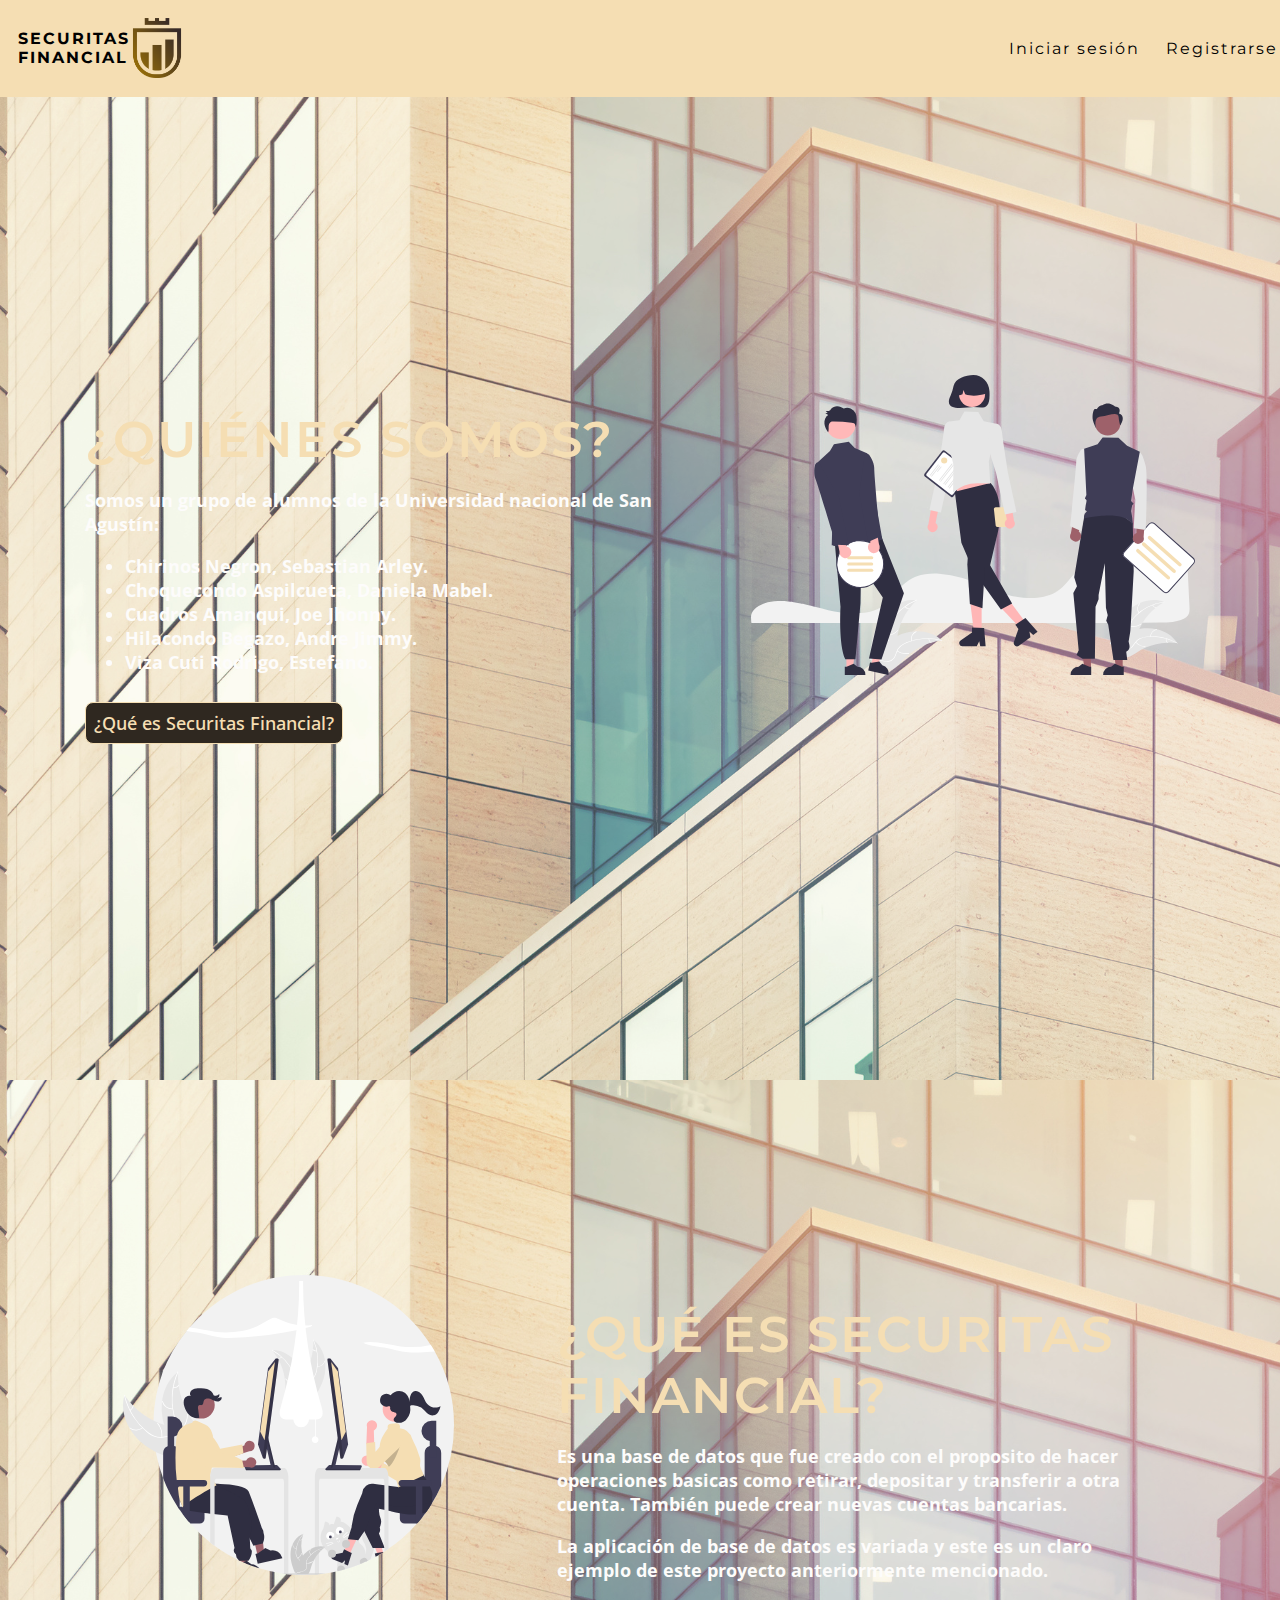
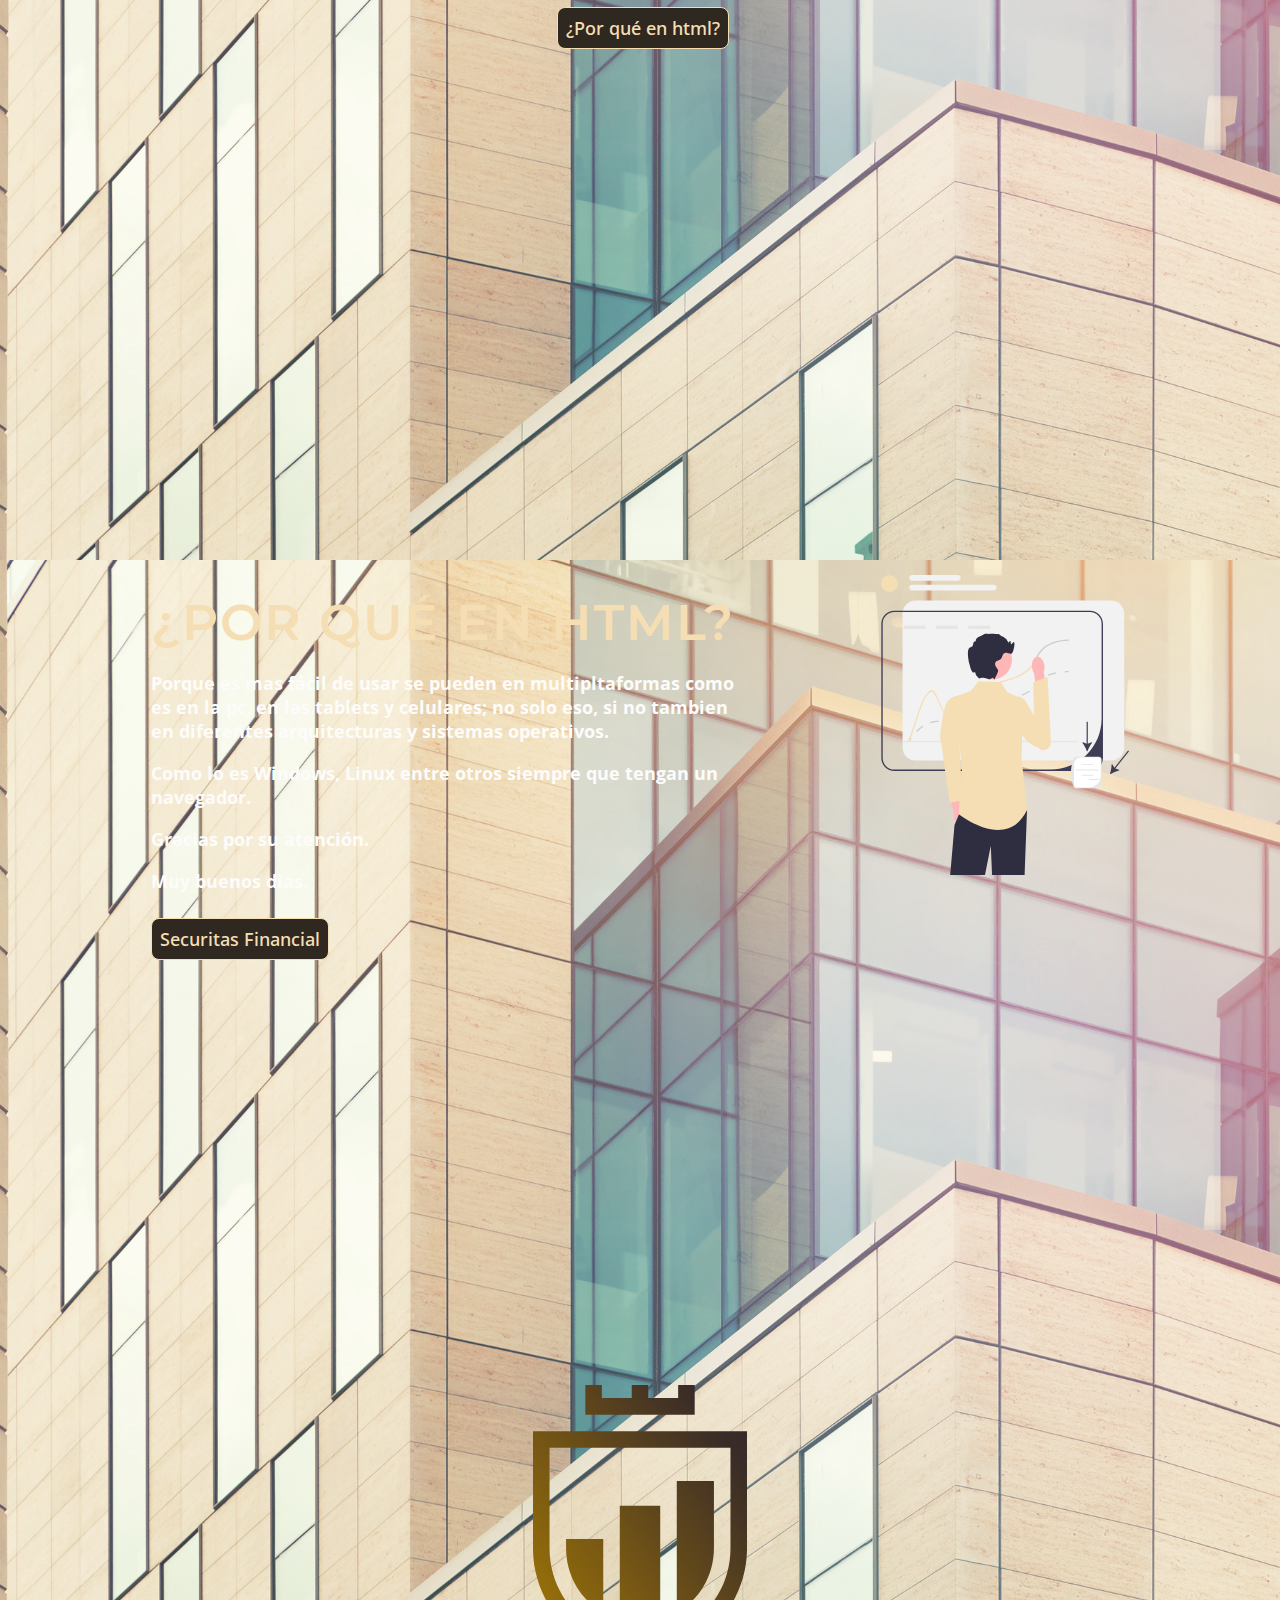
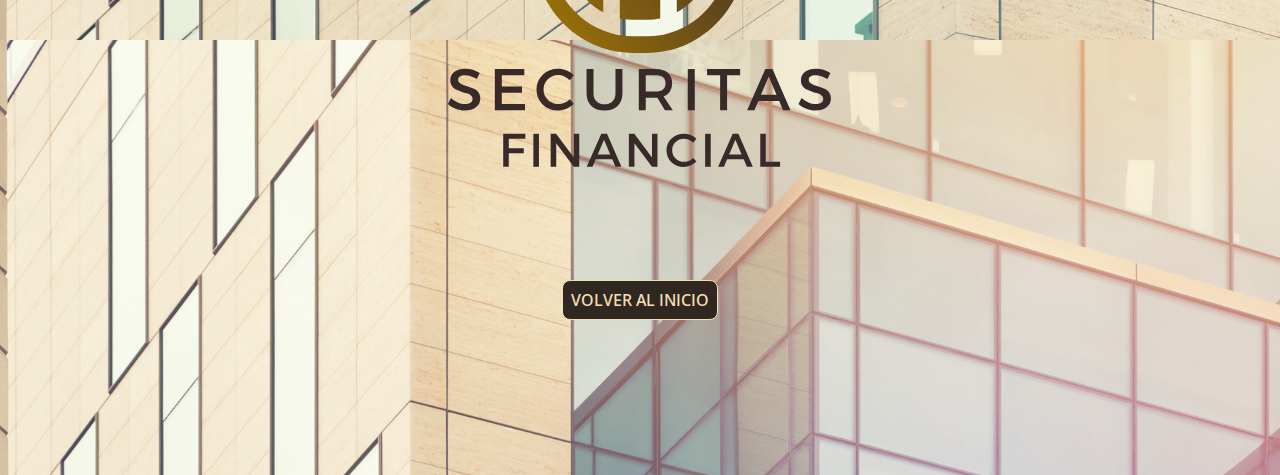
==== commit 5b8026cb: "Diseño Final" ====
--- a/index.html
+++ b/index.html
@@ -23,51 +23,55 @@
     <div class="separacion"></div>
     <section id="sec1">
         <div class="texto">
-            <h3>¿Quienes somos?</h3>
-            <p>Somos un grupo de alumnos de la Universidad nacional de San Agustin :</p>
-			<ol>
-			<li>Chirinos Negron Sebastian Arley</li>
-			<li>Choquecondo Aspilcueta Daniela Mabel</li>
-			<li>Cuadros Amanqui Joe Jhonny</li>
-			<li>Hilacondo Begazo Andre Jimmy</li>
-			<li>Viza Cuti Rodrigo Estefano</li>
-			</ol>
-            <a href="#sec2">¿Que es Securitas Financial?</a>
+            <h3>¿QUIÉNES SOMOS?</h3>
+            <p>Somos un grupo de alumnos de la Universidad nacional de San Agustín: </p>
+			<ul>
+			<li>Chirinos Negron, Sebastian Arley.</li>
+			<li>Choquecondo Aspilcueta, Daniela Mabel.</li>
+			<li>Cuadros Amanqui, Joe Jhonny.</li>
+			<li>Hilacondo Begazo, Andre Jimmy.</li>
+			<li>Viza Cuti Rodrigo, Estefano.</li>
+			</ul>
+            <a href="#sec2">¿Qué es Securitas Financial?</a>
         </div>
         <img class="img_index" src="./imagenes/img1.svg" alt="">
     </section>
     <section id="sec2">
         <img class="img_index" src="./imagenes/img2.svg" alt="">
         <div class="texto">
-            <h3>¿Que es Securitas Financial? </h3>
+            <h3>¿QUÉ ES SECURITAS FINANCIAL? </h3>
             <p>Es una base de datos  que fue creado con el proposito de hacer operaciones basicas como retirar, depositar y transferir a otra cuenta. 
-			Tambien puede crear nuevas cuentas bancarias. </p>
-			<p>La aplicacion de base de datos es variada y este es un claro ejemplo de este proyecto anterior mente mencionado</p>
-            <a href="#sec3">¿Porque en html?</a>
+			También puede crear nuevas cuentas bancarias. </p>
+			<p>La aplicación de base de datos es variada y este es un claro ejemplo de este proyecto anteriormente mencionado.</p>
+            <a href="#sec3">¿Por qué en html?</a>
         </div>
     </section>
     <section id="sec3">
         <div class="texto">
-            <h3>¿Porque en html?</h3>
-            <p>Porque es mas facil de usar se pueden en multipltaformas como es en la pc, en las tablets y celulares; no solo eso si no tambien en diferentes arquitecturas y sistemas operativos</p>
-			<p>Como lo es Windows, Linux entre otros siempre que tengan un navegador </p>
-			<p>Gracias por leer esto</p>
+            <h3>¿POR QUÉ EN HTML?</h3>
+            <p>Porque es mas fácil de usar se pueden en multipltaformas como es en la pc, en las tablets y celulares; no solo eso, si no tambien en diferentes arquitecturas y sistemas operativos.</p>
+			<p>Como lo es Windows, Linux entre otros siempre que tengan un navegador. </p>
+			<p>Gracias por su atención.</p>
 			<p id="horario"></p>
 			<script>
 				const time = new Date().getHours();
 				let horario;
 				if (time < 12) {
-				  horario = "Muy buenos dias  ";
+				  horario = "Muy buenos dias.  ";
 				} else if (time < 18) {
-				  horario = "Muy buenos tardes  ";
+				  horario = "Muy buenos tardes.  ";
 				} else {
-				  horario = "Muy buenas noches  ";
+				  horario = "Muy buenas noches.  ";
 			}
 			document.getElementById("horario").innerHTML = horario;
 			</script>
-			<a href="#sec1">¿Quienes somos?</a>
+			<a href="#sec4">Securitas Financial</a>
         </div>
         <img class="img_index" src="./imagenes/img3.svg" alt="">
     </section>
+    <section id="sec4">
+        <a href="#sec1" id="volver">VOLVER AL INICIO</a>
+    </section>
+
 </body>
 </html>--- a/style.css
+++ b/style.css
@@ -263,18 +263,21 @@
 /*Estilos extra index*/
 
 section h3 {
+    color: #f5deb3;
+    font-family: 'Montserrat',sans-serif;
+    letter-spacing: 2px;
     font-size: 50px;
-    font-weight: 500;
+    font-weight: 600;
     margin-bottom: 5px ;
 }
 
 section p {
-    font-weight: 300;
+    font-weight: bold;
     margin-bottom: 15px;
-
 }
 
 section {
+    color: #fdfcfb;
     height: 100vh;
     display: flex;
     justify-content: space-evenly;
@@ -284,25 +287,48 @@
 }
 
 #sec1 {
-    background-image: linear-gradient(135deg, #fdfcfb 0%, #e2d1c3 100%);
+    background-image: url(/imagenes/section1.svg);
+    background-attachment: fixed;
 }
 
 #sec2 {
-    background-image: linear-gradient(135deg, #fdfcfb 0%, #e2d1c3 100%);
+    background-image: url(/imagenes/section2.svg);
+    background-attachment: fixed;
 }
 
 #sec3 {
-    background-image: linear-gradient(135deg, #fdfcfb 0%, #e2d1c3 100%);
-}
-
+    background-image: url(/imagenes/section3.svg);
+    background-attachment: fixed;
+}
+
+#sec4 {
+    background-image: url(/imagenes/section4.svg);
+    background-position: center;
+    background-repeat: no-repeat;
+}
+
+.texto {
+    width: 50%;
+    font-size: 18px;
+    font-weight: bold;
+}
 
 .texto a {
-    position: absolute;
+    color: #f5deb3;
+    font-weight: 550;
+    position: absolute;
+    margin-top: 10px;
     padding: 8px; 
+    border-radius: 8px;
     border-style: solid;
     border-width: 0.5px;
     z-index: 1;
-
+    transition: all 0.35s ease;
+    background-color: #2f2820;
+}
+
+.texto a:hover {
+    transform: translatey(-5px);
 }
 
 .img_index {
@@ -310,11 +336,30 @@
 
 }
 
+#volver {    
+    color: #f5deb3;
+    font-weight: 550;
+    position: relative;
+    top: 30%;
+    margin-top: 10px;
+    padding: 8px; 
+    border-radius: 8px;
+    border-style: solid;
+    border-width: 0.5px;
+    z-index: 1;
+    transition: all 0.35s ease;
+    background-color: #2f2820;
+}
+
+#volver:hover {
+    transform: translatey(-5px);
+
+} 
 /*-----------------------------------/
 
 /*Responsive*/
 
-@media (max-width: 800px) {
+@media (max-width: 700px) {
     header{
         flex-direction: column;
     }
@@ -325,4 +370,8 @@
     .img_index {
         height: 250px;
     }
-}
+    .texto {
+        width: 70%;
+        font-size: 14px;
+    }
+}
